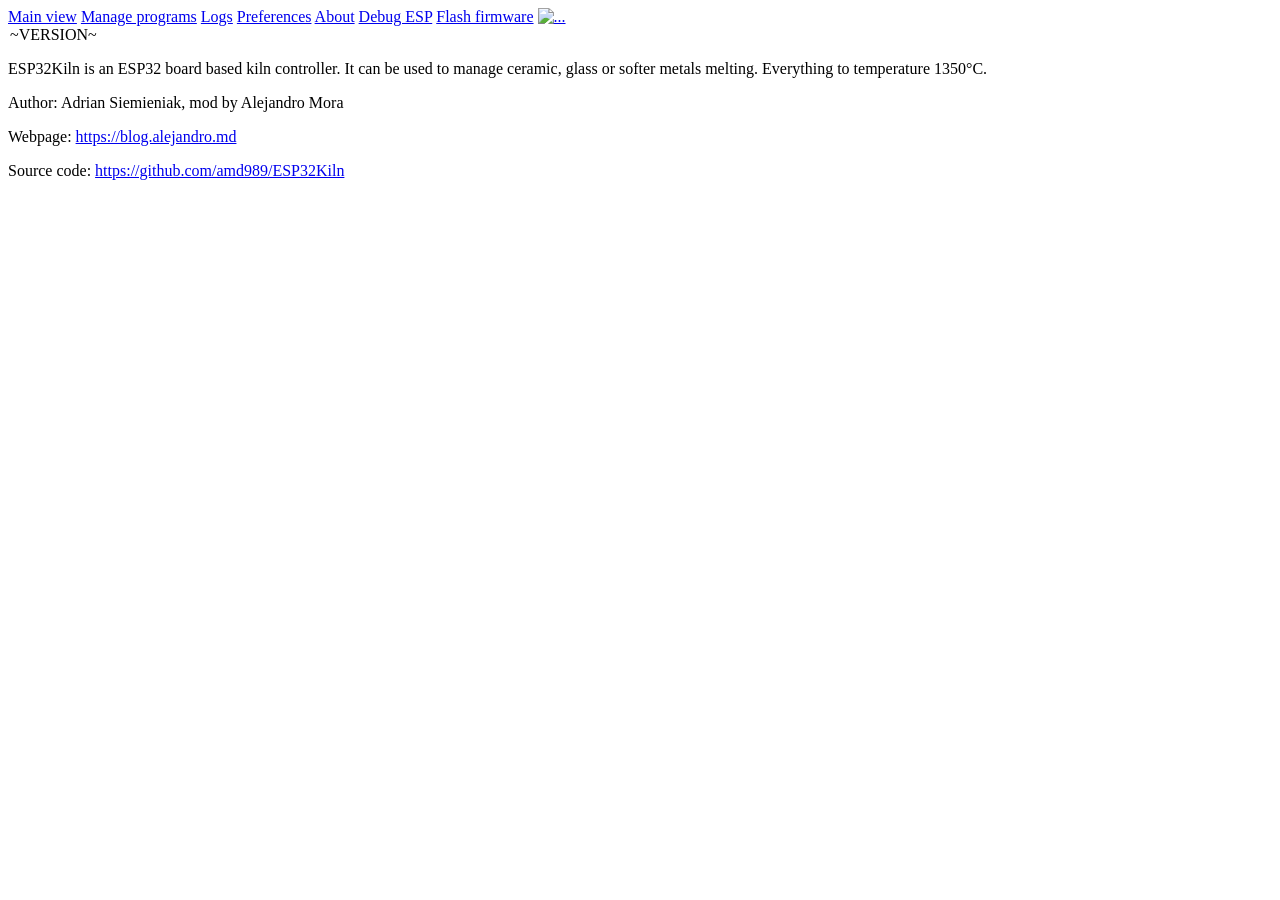
==== data/about.html @ 0f5b2752 "Modding to ESP32Kiln" ====
<!DOCTYPE html>
<html lang="en"> 
<head>
 <title>ESP32Kiln About</title>
 <link rel="stylesheet" href="css/main.css">
 <link rel="stylesheet" href="css/nav.css">
 <script type="text/javascript" src="js/nav.js"></script>
 <script type="text/javascript" src="js/programs.js"></script>
 <meta name="viewport" content="width=device-width, initial-scale=1">
 <meta http-equiv="Content-Type" content="text/html; charset=utf-8"/>
</head>
<body>

 <div class="topnav" id="myTopnav">
  <a href="/index.html">Main view</a>
  <a href="/programs/index.html">Manage programs</a>
  <a href="/logs/index.html">Logs</a>
  <a href="/preferences.html">Preferences</a>
  <a href="/about.html" class="active">About</a>
  <a href="/debug_board.html">Debug ESP</a>
  <a href="/flash_firmware.html">Flash firmware</a>
  <a href="javascript:void(0);" class="icon" onclick="switch_nav()">
    <img src="icons/menu.png" alt="...">
  </a>
 </div>

 <div class="container">
  <legend> ~VERSION~ </legend>
  <p> ESP32Kiln is an ESP32 board based kiln controller. It can be used to manage ceramic, glass or softer metals melting. Everything to temperature 1350&deg;C.</p>
  <p> Author: Adrian Siemieniak, mod by Alejandro Mora</p>
  <p> Webpage: <a href="https://blog.alejandro.md" target="_blank">https://blog.alejandro.md </a><p>
  <p> Source code: <a href="https://github.com/amd989/ESP32Kiln" target="_blank">https://github.com/amd989/ESP32Kiln</a></p>
 </div>


</body>
</html>
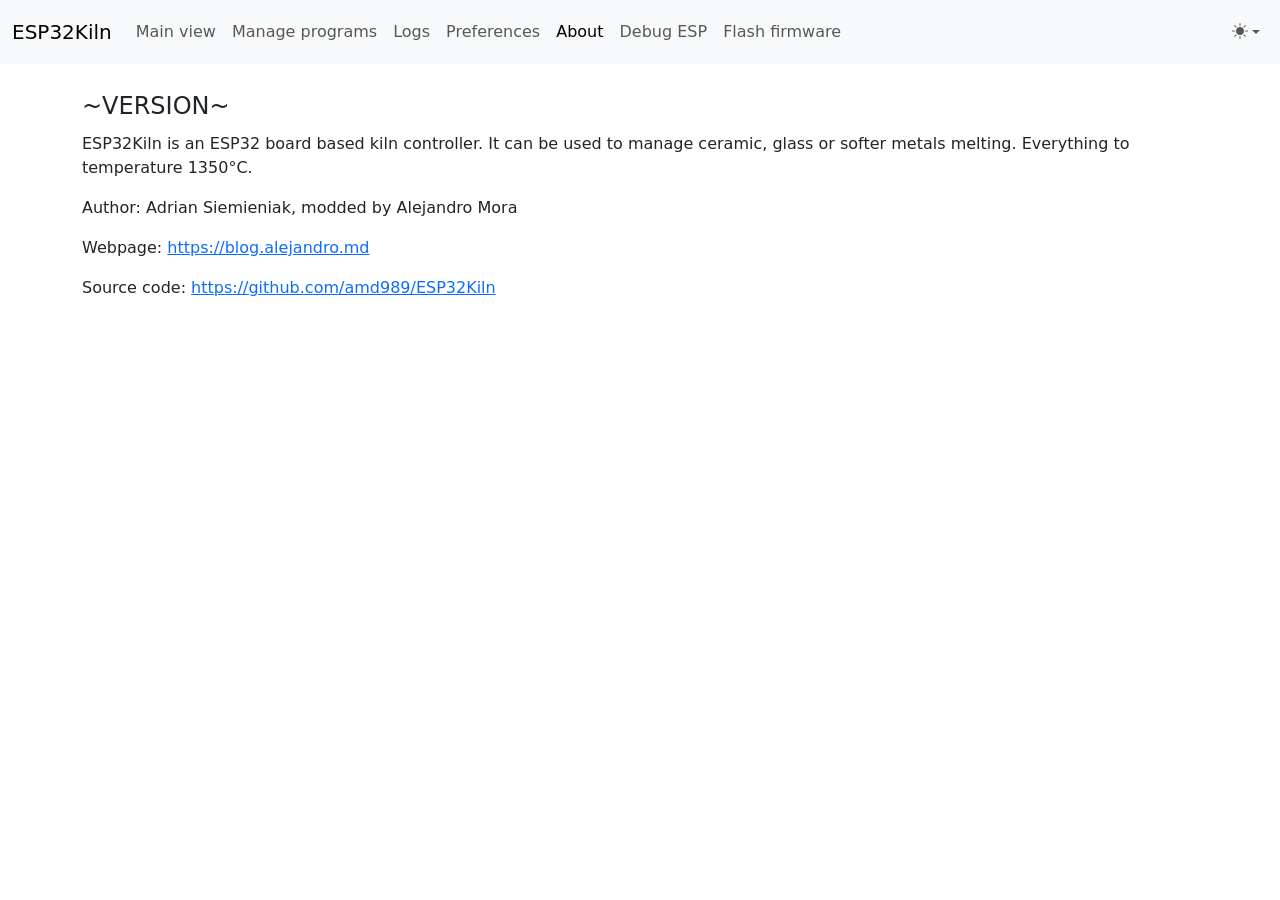
==== commit 91ca06f6: "Adding support for bootstrap 5" ====
--- a/data/about.html
+++ b/data/about.html
@@ -1,37 +1,106 @@
 <!DOCTYPE html>
-<html lang="en"> 
+<html lang="en">
+
 <head>
- <title>ESP32Kiln About</title>
- <link rel="stylesheet" href="css/main.css">
- <link rel="stylesheet" href="css/nav.css">
- <script type="text/javascript" src="js/nav.js"></script>
- <script type="text/javascript" src="js/programs.js"></script>
- <meta name="viewport" content="width=device-width, initial-scale=1">
- <meta http-equiv="Content-Type" content="text/html; charset=utf-8"/>
+  <title>ESP32Kiln About</title>
+  <script src="https://code.jquery.com/jquery-3.5.1.slim.min.js"></script>
+  <link rel="stylesheet" href="https://cdn.jsdelivr.net/npm/bootstrap-icons@1.11.3/font/bootstrap-icons.css" />
+  <script src="https://cdn.jsdelivr.net/npm/@popperjs/core@2.5.4/dist/umd/popper.min.js"></script>
+  <link href="https://cdn.jsdelivr.net/npm/bootstrap@5.3.3/dist/css/bootstrap.min.css" rel="stylesheet"
+    integrity="sha384-QWTKZyjpPEjISv5WaRU9OFeRpok6YctnYmDr5pNlyT2bRjXh0JMhjY6hW+ALEwIH" crossorigin="anonymous">
+  <script type="text/javascript" src="js/nav.js"></script>
+  <script type="text/javascript" src="js/programs.js"></script>
+  <meta name="viewport" content="width=device-width, initial-scale=1">
+  <meta http-equiv="Content-Type" content="text/html; charset=utf-8" />
 </head>
+
 <body>
 
- <div class="topnav" id="myTopnav">
-  <a href="/index.html">Main view</a>
-  <a href="/programs/index.html">Manage programs</a>
-  <a href="/logs/index.html">Logs</a>
-  <a href="/preferences.html">Preferences</a>
-  <a href="/about.html" class="active">About</a>
-  <a href="/debug_board.html">Debug ESP</a>
-  <a href="/flash_firmware.html">Flash firmware</a>
-  <a href="javascript:void(0);" class="icon" onclick="switch_nav()">
-    <img src="icons/menu.png" alt="...">
-  </a>
- </div>
-
- <div class="container">
-  <legend> ~VERSION~ </legend>
-  <p> ESP32Kiln is an ESP32 board based kiln controller. It can be used to manage ceramic, glass or softer metals melting. Everything to temperature 1350&deg;C.</p>
-  <p> Author: Adrian Siemieniak, mod by Alejandro Mora</p>
-  <p> Webpage: <a href="https://blog.alejandro.md" target="_blank">https://blog.alejandro.md </a><p>
-  <p> Source code: <a href="https://github.com/amd989/ESP32Kiln" target="_blank">https://github.com/amd989/ESP32Kiln</a></p>
- </div>
+  <nav class="navbar navbar-expand-lg bg-body-tertiary">
+    <div class="container-fluid">
+      <a class="navbar-brand" href="#">ESP32Kiln </a>
+      <button class="navbar-toggler" type="button" data-bs-toggle="collapse" data-bs-target="#navbarNav"
+        aria-controls="navbarNav" aria-expanded="false" aria-label="Toggle navigation">
+        <span class="navbar-toggler-icon"></span>
+      </button>
+      <div class="collapse navbar-collapse" id="navbarNav">
+        <ul class="navbar-nav">
+          <li class="nav-item">
+            <a class="nav-link" href="/index.html">Main view</a>
+          </li>
+          <li class="nav-item">
+            <a class="nav-link" href="/programs/index.html">Manage programs</a>
+          </li>
+          <li class="nav-item">
+            <a class="nav-link" href="/logs/index.html">Logs</a>
+          </li>
+          <li class="nav-item">
+            <a class="nav-link" href="/preferences.html">Preferences</a>
+          </li>
+          <li class="nav-item">
+            <a class="nav-link active" href="/about.html">About</a>
+          </li>
+          <li class="nav-item">
+            <a class="nav-link" href="/debug_board.html">Debug ESP</a>
+          </li>
+          <li class="nav-item">
+            <a class="nav-link" href="/flash_firmware.html">Flash firmware</a>
+          </li>
+        </ul>
+        <ul class="navbar-nav flex-row flex-wrap ms-md-auto">
+          <li class="nav-item dropdown">
+            <button class="btn btn-link nav-link py-2 px-0 px-lg-2 dropdown-toggle d-flex align-items-center"
+              id="bd-theme" type="button" aria-expanded="false" data-bs-toggle="dropdown" data-bs-display="static"
+              aria-label="Toggle theme (auto)">
+              <i class="bi my-1 theme-icon-active bi-circle-half"></i>
+              <span class="d-lg-none ms-2" id="bd-theme-text">Toggle theme</span>
+            </button>
+            <ul class="dropdown-menu dropdown-menu-end" aria-labelledby="bd-theme-text">
+              <li>
+                <button type="button" class="dropdown-item d-flex align-items-center" data-bs-theme-value="light"
+                  aria-pressed="false">
+                  <i class="bi me-2 opacity-50 bi-sun-fill"></i>
+                  Light
+                  <i class="bi ms-auto d-none bi-check2"></i>
+                </button>
+              </li>
+              <li>
+                <button type="button" class="dropdown-item d-flex align-items-center" data-bs-theme-value="dark"
+                  aria-pressed="false">
+                  <i class="bi me-2 opacity-50 bi-moon-stars-fill"></i>
+                  Dark
+                  <i class="bi ms-auto d-none bi-check2"></i>
+                </button>
+              </li>
+              <li>
+                <button type="button" class="dropdown-item d-flex align-items-center active" data-bs-theme-value="auto"
+                  aria-pressed="true">
+                  <i class="bi me-2 opacity-50 bi-circle-half"></i>
+                  Auto
+                  <i class="bi ms-auto d-none bi-check2"></i>
+                </button>
+              </li>
+            </ul>
+          </li>
+        </ul>
+      </div>
+    </div>
+  </nav>
 
 
+  <div class="container mt-4">
+    <legend> ~VERSION~ </legend>
+    <p> ESP32Kiln is an ESP32 board based kiln controller. It can be used to manage ceramic, glass or softer metals
+      melting. Everything to temperature 1350&deg;C.</p>
+    <p> Author: Adrian Siemieniak, modded by Alejandro Mora</p>
+    <p> Webpage: <a href="https://blog.alejandro.md" target="_blank">https://blog.alejandro.md </a></p>
+    <p> Source code: <a href="https://github.com/amd989/ESP32Kiln"
+        target="_blank">https://github.com/amd989/ESP32Kiln</a></p>
+  </div>
+
+  <script src="https://cdn.jsdelivr.net/npm/bootstrap@5.3.3/dist/js/bootstrap.bundle.min.js"
+    integrity="sha384-YvpcrYf0tY3lHB60NNkmXc5s9fDVZLESaAA55NDzOxhy9GkcIdslK1eN7N6jIeHz"
+    crossorigin="anonymous"></script>
 </body>
-</html>
+
+</html>
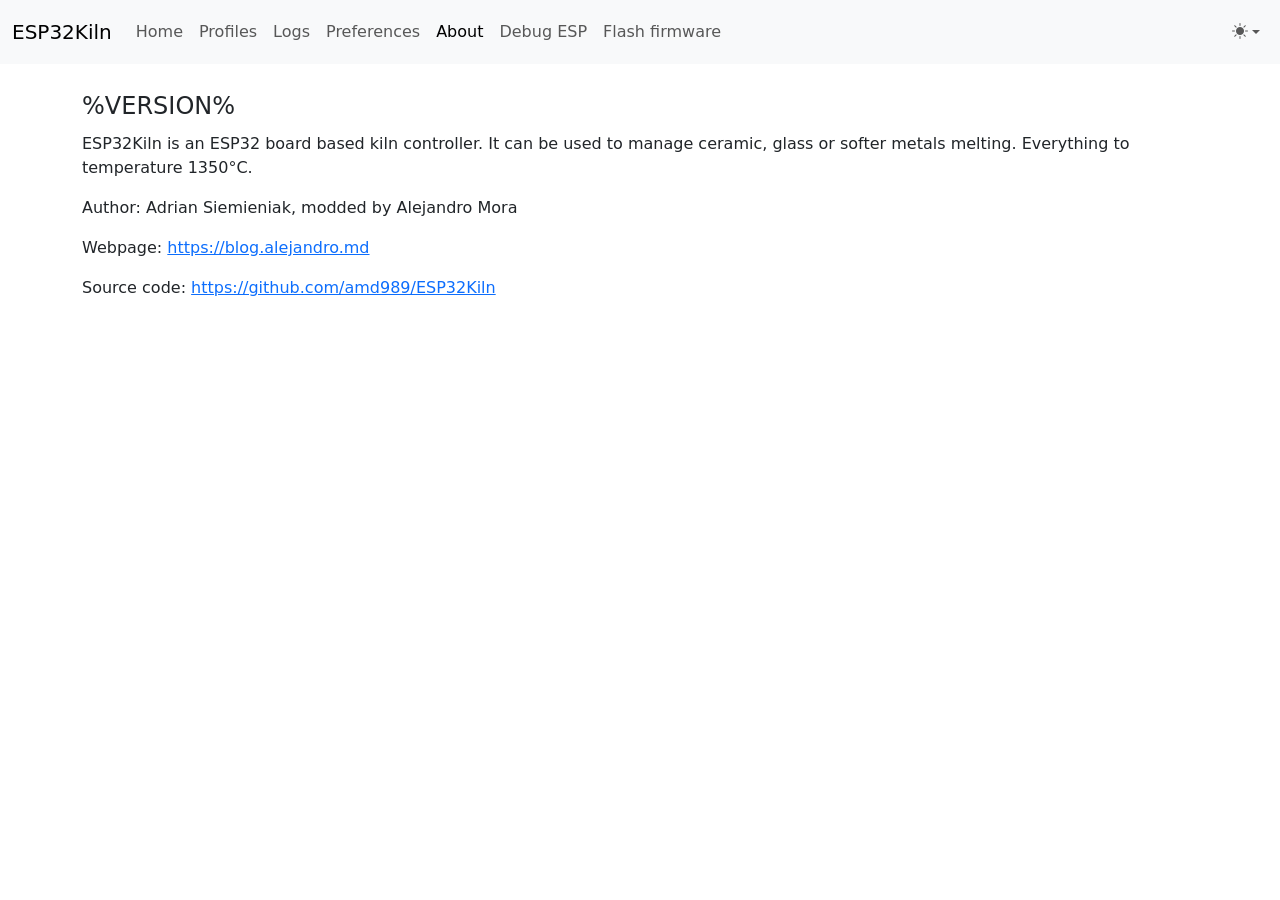
==== commit 1e6014eb: "Fix html templates" ====
--- a/data/about.html
+++ b/data/about.html
@@ -3,7 +3,7 @@
 
 <head>
   <title>ESP32Kiln About</title>
-  <script src="https://code.jquery.com/jquery-3.5.1.slim.min.js"></script>
+  <script type="text/javascript" src="/js/jquery-3.5.1.min.js"></script>
   <link rel="stylesheet" href="https://cdn.jsdelivr.net/npm/bootstrap-icons@1.11.3/font/bootstrap-icons.css" />
   <script src="https://cdn.jsdelivr.net/npm/@popperjs/core@2.5.4/dist/umd/popper.min.js"></script>
   <link href="https://cdn.jsdelivr.net/npm/bootstrap@5.3.3/dist/css/bootstrap.min.css" rel="stylesheet"
@@ -26,10 +26,10 @@
       <div class="collapse navbar-collapse" id="navbarNav">
         <ul class="navbar-nav">
           <li class="nav-item">
-            <a class="nav-link" href="/index.html">Main view</a>
+            <a class="nav-link" href="/index.html">Home</a>
           </li>
           <li class="nav-item">
-            <a class="nav-link" href="/programs/index.html">Manage programs</a>
+            <a class="nav-link" href="/programs/index.html">Profiles</a>
           </li>
           <li class="nav-item">
             <a class="nav-link" href="/logs/index.html">Logs</a>
@@ -89,7 +89,7 @@
 
 
   <div class="container mt-4">
-    <legend> ~VERSION~ </legend>
+    <legend> %VERSION% </legend>
     <p> ESP32Kiln is an ESP32 board based kiln controller. It can be used to manage ceramic, glass or softer metals
       melting. Everything to temperature 1350&deg;C.</p>
     <p> Author: Adrian Siemieniak, modded by Alejandro Mora</p>
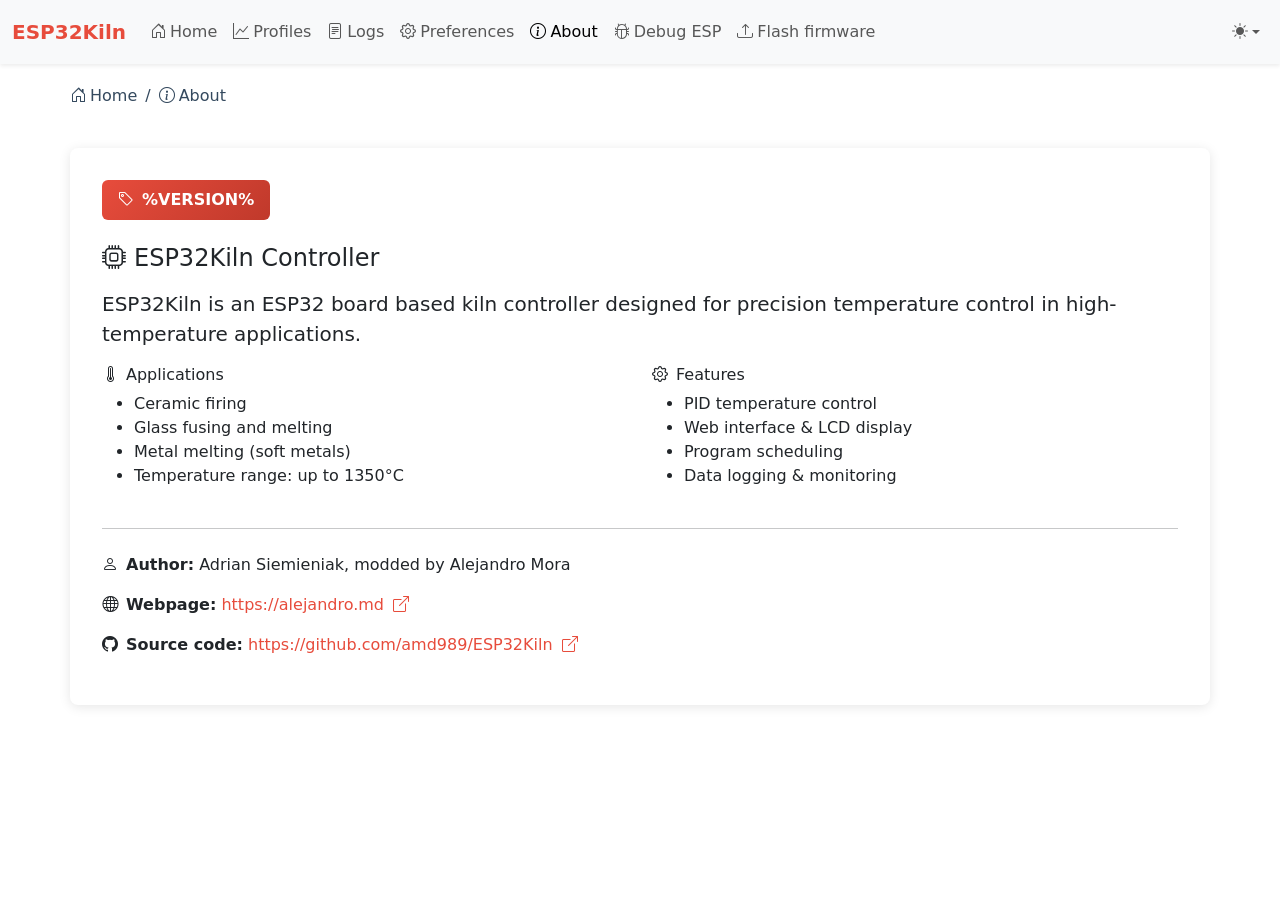
==== commit d97331cf: "feat: ✨ new theme" ====
--- a/data/about.html
+++ b/data/about.html
@@ -8,15 +8,17 @@
   <script src="https://cdn.jsdelivr.net/npm/@popperjs/core@2.5.4/dist/umd/popper.min.js"></script>
   <link href="https://cdn.jsdelivr.net/npm/bootstrap@5.3.3/dist/css/bootstrap.min.css" rel="stylesheet"
     integrity="sha384-QWTKZyjpPEjISv5WaRU9OFeRpok6YctnYmDr5pNlyT2bRjXh0JMhjY6hW+ALEwIH" crossorigin="anonymous">
+  <link href="css/esp32kiln-theme.css" rel="stylesheet">
   <script type="text/javascript" src="js/nav.js"></script>
   <script type="text/javascript" src="js/programs.js"></script>
   <meta name="viewport" content="width=device-width, initial-scale=1">
   <meta http-equiv="Content-Type" content="text/html; charset=utf-8" />
+  <link rel="icon" href="data:image/svg+xml,<svg xmlns=%22http://www.w3.org/2000/svg%22 viewBox=%220 0 100 100%22><text y=%22.9em%22 font-size=%2290%22>♨️</text></svg>">
 </head>
 
 <body>
 
-  <nav class="navbar navbar-expand-lg bg-body-tertiary">
+  <nav class="navbar navbar-expand-lg bg-body-tertiary shadow-sm">
     <div class="container-fluid">
       <a class="navbar-brand" href="#">ESP32Kiln </a>
       <button class="navbar-toggler" type="button" data-bs-toggle="collapse" data-bs-target="#navbarNav"
@@ -26,25 +28,25 @@
       <div class="collapse navbar-collapse" id="navbarNav">
         <ul class="navbar-nav">
           <li class="nav-item">
-            <a class="nav-link" href="/index.html">Home</a>
+            <a class="nav-link" href="/index.html"><i class="bi bi-house-door me-1"></i>Home</a>
           </li>
           <li class="nav-item">
-            <a class="nav-link" href="/programs/index.html">Profiles</a>
+            <a class="nav-link" href="/programs/index.html"><i class="bi bi-graph-up me-1"></i>Profiles</a>
           </li>
           <li class="nav-item">
-            <a class="nav-link" href="/logs/index.html">Logs</a>
+            <a class="nav-link" href="/logs/index.html"><i class="bi bi-file-text me-1"></i>Logs</a>
           </li>
           <li class="nav-item">
-            <a class="nav-link" href="/preferences.html">Preferences</a>
+            <a class="nav-link" href="/preferences.html"><i class="bi bi-gear me-1"></i>Preferences</a>
           </li>
           <li class="nav-item">
-            <a class="nav-link active" href="/about.html">About</a>
+            <a class="nav-link active" href="/about.html"><i class="bi bi-info-circle me-1"></i>About</a>
           </li>
           <li class="nav-item">
-            <a class="nav-link" href="/debug_board.html">Debug ESP</a>
+            <a class="nav-link" href="/debug_board.html"><i class="bi bi-bug me-1"></i>Debug ESP</a>
           </li>
           <li class="nav-item">
-            <a class="nav-link" href="/flash_firmware.html">Flash firmware</a>
+            <a class="nav-link" href="/flash_firmware.html"><i class="bi bi-upload me-1"></i>Flash firmware</a>
           </li>
         </ul>
         <ul class="navbar-nav flex-row flex-wrap ms-md-auto">
@@ -89,13 +91,50 @@
 
 
   <div class="container mt-4">
-    <legend> %VERSION% </legend>
-    <p> ESP32Kiln is an ESP32 board based kiln controller. It can be used to manage ceramic, glass or softer metals
-      melting. Everything to temperature 1350&deg;C.</p>
-    <p> Author: Adrian Siemieniak, modded by Alejandro Mora</p>
-    <p> Webpage: <a href="https://blog.alejandro.md" target="_blank">https://blog.alejandro.md </a></p>
-    <p> Source code: <a href="https://github.com/amd989/ESP32Kiln"
-        target="_blank">https://github.com/amd989/ESP32Kiln</a></p>
+    <nav aria-label="breadcrumb">
+      <ol class="breadcrumb">
+        <li class="breadcrumb-item"><a href="/index.html"><i class="bi bi-house-door me-1"></i>Home</a></li>
+        <li class="breadcrumb-item active" aria-current="page"><i class="bi bi-info-circle me-1"></i>About</li>
+      </ol>
+    </nav>
+    
+    <div class="about-content">
+      <div class="version-badge">
+        <i class="bi bi-tag me-2"></i>%VERSION%
+      </div>
+      
+      <h4 class="mb-3"><i class="bi bi-cpu me-2"></i>ESP32Kiln Controller</h4>
+      <p class="lead">ESP32Kiln is an ESP32 board based kiln controller designed for precision temperature control in high-temperature applications.</p>
+      
+      <div class="row">
+        <div class="col-md-6">
+          <h6><i class="bi bi-thermometer-high me-2"></i>Applications</h6>
+          <ul>
+            <li>Ceramic firing</li>
+            <li>Glass fusing and melting</li>
+            <li>Metal melting (soft metals)</li>
+            <li>Temperature range: up to 1350°C</li>
+          </ul>
+        </div>
+        <div class="col-md-6">
+          <h6><i class="bi bi-gear me-2"></i>Features</h6>
+          <ul>
+            <li>PID temperature control</li>
+            <li>Web interface & LCD display</li>
+            <li>Program scheduling</li>
+            <li>Data logging & monitoring</li>
+          </ul>
+        </div>
+      </div>
+      
+      <hr class="my-4">
+      
+      <div class="info-links">
+        <p><strong><i class="bi bi-person me-2"></i>Author:</strong> Adrian Siemieniak, modded by Alejandro Mora</p>
+        <p><strong><i class="bi bi-globe me-2"></i>Webpage:</strong> <a href="https://alejandro.md" target="_blank">https://alejandro.md <i class="bi bi-box-arrow-up-right ms-1"></i></a></p>
+        <p><strong><i class="bi bi-github me-2"></i>Source code:</strong> <a href="https://github.com/amd989/ESP32Kiln" target="_blank">https://github.com/amd989/ESP32Kiln <i class="bi bi-box-arrow-up-right ms-1"></i></a></p>
+      </div>
+    </div>
   </div>
 
   <script src="https://cdn.jsdelivr.net/npm/bootstrap@5.3.3/dist/js/bootstrap.bundle.min.js"
--- a/data/css/esp32kiln-theme.css
+++ b/data/css/esp32kiln-theme.css
@@ -0,0 +1,606 @@
+/* ESP32Kiln Modern Theme */
+:root {
+  --esp32-primary: #e74c3c;
+  --esp32-secondary: #34495e;
+  --esp32-success: #27ae60;
+  --esp32-warning: #f39c12;
+  --esp32-danger: #e74c3c;
+  --esp32-info: #3498db;
+  --esp32-light: #ecf0f1;
+  --esp32-dark: #2c3e50;
+}
+
+/* Navigation */
+.navbar-brand {
+  font-weight: 600;
+  color: var(--esp32-primary) !important;
+}
+
+.navbar {
+  margin-bottom: 0.75rem;
+}
+
+/* Breadcrumbs */
+.breadcrumb {
+  background-color: transparent;
+  padding: 0.5rem 0;
+  margin-bottom: 1rem;
+}
+
+.breadcrumb-item + .breadcrumb-item::before {
+  color: var(--esp32-secondary);
+}
+
+.breadcrumb-item a {
+  color: var(--esp32-secondary);
+  text-decoration: none;
+}
+
+.breadcrumb-item a:hover {
+  color: var(--esp32-primary);
+}
+
+.breadcrumb-item.active {
+  color: var(--esp32-secondary);
+  font-weight: 500;
+}
+
+/* Cards */
+.card {
+  border: none;
+  box-shadow: 0 2px 8px rgba(0,0,0,0.1);
+  transition: transform 0.2s ease-in-out;
+}
+
+.card:hover {
+  transform: translateY(-2px);
+}
+
+.card-header {
+  background: linear-gradient(135deg, var(--esp32-primary), #c0392b);
+  color: white;
+  border: none;
+}
+
+/* Industrial Dashboard Layout */
+
+/* Status Overview Bar */
+.status-bar {
+  background: linear-gradient(135deg, #f8f9fa, #e9ecef);
+  border-radius: 0.5rem;
+  padding: 1.5rem;
+  box-shadow: 0 2px 8px rgba(0,0,0,0.1);
+}
+
+.status-metric {
+  display: flex;
+  align-items: center;
+  background: white;
+  border-radius: 0.375rem;
+  padding: 1rem;
+  box-shadow: 0 1px 4px rgba(0,0,0,0.1);
+  height: 100%;
+}
+
+.metric-icon {
+  font-size: 2rem;
+  color: var(--esp32-primary);
+  margin-right: 1rem;
+  min-width: 3rem;
+  text-align: center;
+}
+
+.metric-content {
+  flex: 1;
+}
+
+.metric-label {
+  font-size: 0.75rem;
+  color: var(--esp32-secondary);
+  font-weight: 600;
+  text-transform: uppercase;
+  letter-spacing: 0.5px;
+  margin-bottom: 0.25rem;
+}
+
+.metric-value {
+  font-size: 1.5rem;
+  font-weight: 700;
+  color: var(--esp32-dark);
+  line-height: 1;\n  min-height: 1.5rem;
+}
+
+.metric-value.small {
+  font-size: 1.1rem;
+}
+
+/* Control Panels */
+.control-panel {
+  background: white;
+  border-radius: 0.5rem;
+  box-shadow: 0 2px 8px rgba(0,0,0,0.1);
+  overflow: hidden;
+}
+
+.panel-header {
+  background: linear-gradient(135deg, var(--esp32-secondary), #2c3e50);
+  color: white;
+  padding: 1rem 1.25rem;
+  border-bottom: 1px solid #dee2e6;
+}
+
+.panel-header h5,
+.panel-header h6 {
+  margin: 0;
+  font-weight: 600;
+}
+
+.panel-body {
+  padding: 1.25rem;
+}
+
+/* Chart Container */
+.chart-container {
+  padding: 1.5rem;
+  height: 550px;
+  position: relative;
+}
+
+.chart-container canvas {
+  max-height: 100%;\n  width: 100% !important;\n}\n\n#ProgramChart {\n  max-width: 100%;\n  max-height: 100%;
+}
+
+/* Readings Grid */
+.readings-grid {
+  display: grid;
+  grid-template-columns: 1fr;
+  gap: 1rem;
+}
+
+.reading-item {
+  display: flex;
+  align-items: center;
+  justify-content: space-between;
+  padding: 0.75rem;
+  background: #f8f9fa;
+  border-radius: 0.375rem;
+  border-left: 4px solid var(--esp32-primary);
+}
+
+.reading-label {
+  font-size: 0.875rem;
+  font-weight: 600;
+  color: var(--esp32-secondary);
+  margin: 0;
+  min-width: 5rem;
+}
+
+.reading-value {
+  display: flex;
+  align-items: center;
+  flex: 1;
+  margin-left: 1rem;
+}
+
+.reading-value .form-control {
+  border: none;
+  background: transparent;
+  padding: 0.25rem 0.5rem;
+  font-weight: 600;
+  text-align: right;
+  font-size: 0.875rem;
+}
+
+.reading-unit {
+  font-size: 0.75rem;
+  color: var(--esp32-secondary);
+  margin-left: 0.5rem;
+  font-weight: 500;
+}
+
+/* Button Styling */
+.control-panel .btn {
+  font-weight: 600;
+  padding: 0.75rem 1rem;
+  border-radius: 0.375rem;
+}
+
+.control-panel .btn-success {
+  background: linear-gradient(135deg, var(--esp32-success), #219a52);
+  border: none;
+}
+
+.control-panel .btn-warning {
+  background: linear-gradient(135deg, var(--esp32-warning), #e67e22);
+  border: none;
+}
+
+.control-panel .btn-danger {
+  background: linear-gradient(135deg, var(--esp32-danger), #c0392b);
+  border: none;
+}
+
+/* Responsive Design */
+@media (max-width: 1200px) {
+  .chart-container {
+    height: 400px;
+  }
+  
+  .metric-value {
+    font-size: 1.25rem;
+  }
+  
+  .metric-icon {
+    font-size: 1.5rem;
+    min-width: 2.5rem;
+  }
+}
+
+@media (max-width: 768px) {
+  .status-bar {
+    padding: 1rem;
+  }
+  
+  .status-metric {
+    padding: 0.75rem;
+  }
+  
+  .chart-container {
+    height: 250px;
+    padding: 1rem;
+  }
+  
+  .readings-grid {
+    gap: 0.75rem;
+  }
+  
+  .reading-item {
+    flex-direction: column;
+    align-items: flex-start;
+    gap: 0.5rem;
+  }
+  
+  .reading-value {
+    margin-left: 0;
+    width: 100%;
+  }
+}
+
+/* Buttons */
+.btn-primary {
+  background-color: var(--esp32-primary);
+  border-color: var(--esp32-primary);
+}
+
+.btn-primary:hover {
+  background-color: #c0392b;
+  border-color: #c0392b;
+}
+
+/* Form Controls */
+.input-group-text {
+  background-color: var(--esp32-light);
+  border-color: #dee2e6;
+}
+
+.form-control:focus {
+  border-color: var(--esp32-primary);
+  box-shadow: 0 0 0 0.2rem rgba(231, 76, 60, 0.25);
+}
+
+.form-select:focus {
+  border-color: var(--esp32-primary);
+  box-shadow: 0 0 0 0.2rem rgba(231, 76, 60, 0.25);
+}
+
+/* Charts */
+.PIDChart {
+  background: white;
+  border-radius: 0.375rem;
+  box-shadow: 0 2px 8px rgba(0,0,0,0.1);
+  padding: 1.5rem;
+  margin: 2rem auto;
+}
+
+/* Status Indicators */
+.status-indicator {
+  display: inline-block;
+  width: 12px;
+  height: 12px;
+  border-radius: 50%;
+  margin-right: 8px;
+}
+
+.status-active { 
+  background-color: var(--esp32-success); 
+}
+
+.status-warning { 
+  background-color: var(--esp32-warning); 
+}
+
+.status-inactive { 
+  background-color: #95a5a6; 
+}
+
+/* Fieldsets and Legends */
+fieldset {
+  border: 2px solid var(--esp32-light) !important;
+  border-radius: 0.5rem;
+  background: rgba(255,255,255,0.8);
+}
+
+legend {
+  color: var(--esp32-secondary);
+  font-weight: 600;
+  font-size: 1.1rem;
+}
+
+/* Page Headers */
+.page-header {
+  background: linear-gradient(135deg, var(--esp32-primary), #c0392b);
+  color: white;
+  padding: 1.5rem;
+  border-radius: 0.5rem;
+  margin-bottom: 2rem;
+  text-align: center;
+}
+
+/* Table Containers */
+.table-container {
+  background: white;
+  border-radius: 0.5rem;
+  box-shadow: 0 2px 12px rgba(0,0,0,0.1);
+  overflow: hidden;
+  margin-top: 2rem;
+}
+
+.table th {
+  background: linear-gradient(135deg, var(--esp32-secondary), #2c3e50);
+  color: white;
+  border: none;
+  font-weight: 600;
+}
+
+.table td {
+  border-color: #dee2e6;
+}
+
+.section-divider {
+  background: var(--esp32-light);
+  height: 3px;
+}
+
+/* Section Icons */
+.section-icon {
+  color: var(--esp32-primary);
+  margin-right: 0.5rem;
+}
+
+/* Form Sections */
+.form-section {
+  background: white;
+  border-radius: 0.5rem;
+  padding: 1.5rem;
+  margin-bottom: 1.5rem;
+  box-shadow: 0 2px 8px rgba(0,0,0,0.05);
+}
+
+/* About Page */
+.about-content {
+  background: white;
+  border-radius: 0.5rem;
+  padding: 2rem;
+  box-shadow: 0 2px 12px rgba(0,0,0,0.1);
+  margin-top: 2rem;
+}
+
+.version-badge {
+  background: linear-gradient(135deg, var(--esp32-primary), #c0392b);
+  color: white;
+  padding: 0.5rem 1rem;
+  border-radius: 0.375rem;
+  font-weight: 600;
+  display: inline-block;
+  margin-bottom: 1.5rem;
+}
+
+.info-links a {
+  color: var(--esp32-primary);
+  text-decoration: none;
+  font-weight: 500;
+}
+
+.info-links a:hover {
+  color: #c0392b;
+  text-decoration: underline;
+}
+
+/* Delete Confirmation */
+.delete-confirmation {
+  background: white;
+  border-radius: 0.5rem;
+  padding: 2rem;
+  box-shadow: 0 2px 12px rgba(0,0,0,0.1);
+  border: 2px solid #dc3545;
+}
+
+.warning-icon {
+  color: #dc3545;
+  font-size: 3rem;
+  margin-bottom: 1rem;
+}
+
+.program-name {
+  color: var(--esp32-primary);
+  font-weight: 600;
+  background: #f8f9fa;
+  padding: 0.25rem 0.5rem;
+  border-radius: 0.25rem;
+}
+
+/* Upload Sections */
+.upload-section {
+  background: white;
+  border-radius: 0.5rem;
+  padding: 2rem;
+  box-shadow: 0 2px 12px rgba(0,0,0,0.1);
+  border: 2px solid var(--esp32-warning);
+}
+
+.upload-section .warning-icon {
+  color: var(--esp32-warning);
+  font-size: 2.5rem;
+  margin-bottom: 1rem;
+}
+
+/* Override legacy main.css for Bootstrap compatibility */
+.container {
+  border: none !important;
+  background-color: transparent !important;
+  padding: 0 !important;
+  width: auto !important;
+  margin-top: 0 !important;
+}
+
+legend {
+  font-weight: 600 !important;
+  background-color: transparent !important;
+  color: var(--esp32-secondary) !important;
+  padding: 0 !important;
+  width: auto !important;
+  border-radius: 0 !important;
+}
+
+/* Dark Mode Support */
+[data-bs-theme="dark"] .status-metric {
+  background: var(--bs-gray-800) !important;
+  color: var(--bs-light);
+  border: 1px solid var(--bs-gray-700);
+}
+
+[data-bs-theme="dark"] .control-panel {
+  background: var(--bs-gray-800) !important;
+  border: 1px solid var(--bs-gray-700);
+}
+
+[data-bs-theme="dark"] .panel-body {
+  background: var(--bs-gray-900) !important;
+}
+
+[data-bs-theme="dark"] .about-content {
+  background: var(--bs-gray-800) !important;
+  color: var(--bs-light);
+  border: 1px solid var(--bs-gray-700);
+}
+
+[data-bs-theme="dark"] .form-section {
+  background: var(--bs-gray-800) !important;
+  color: var(--bs-light);
+  border: 1px solid var(--bs-gray-700);
+}
+
+[data-bs-theme="dark"] .table-container {
+  background: var(--bs-gray-800) !important;
+  border: 1px solid var(--bs-gray-700);
+}
+
+[data-bs-theme="dark"] .PIDChart {
+  background: var(--bs-gray-900) !important;
+  border: 1px solid var(--bs-gray-700);
+}
+
+[data-bs-theme="dark"] .chart-container {
+  background: var(--bs-gray-900) !important;
+}
+
+[data-bs-theme="dark"] .reading-item {
+  background: var(--bs-gray-700) !important;
+  color: var(--bs-light);
+  border-left-color: var(--esp32-primary);
+}
+
+[data-bs-theme="dark"] .delete-confirmation {
+  background: var(--bs-gray-800) !important;
+  color: var(--bs-light);
+  border: 2px solid #dc3545;
+}
+
+[data-bs-theme="dark"] .upload-section {
+  background: var(--bs-gray-800) !important;
+  color: var(--bs-light);
+  border: 2px solid var(--esp32-warning);
+}
+
+[data-bs-theme="dark"] fieldset {
+  background: rgba(52, 58, 64, 0.6) !important;
+  border-color: var(--bs-gray-600) !important;
+}
+
+[data-bs-theme="dark"] .status-bar {
+  background: linear-gradient(135deg, var(--bs-gray-700), var(--bs-gray-600)) !important;
+}
+
+/* Dark Mode Text Colors */
+[data-bs-theme="dark"] .breadcrumb-item a {
+  color: var(--bs-light) !important;
+}
+
+[data-bs-theme="dark"] .breadcrumb-item.active {
+  color: var(--bs-gray-300) !important;
+}
+
+[data-bs-theme="dark"] .breadcrumb-item + .breadcrumb-item::before {
+  color: var(--bs-gray-400) !important;
+}
+
+[data-bs-theme="dark"] .metric-label {
+  color: var(--bs-gray-300) !important;
+}
+
+[data-bs-theme="dark"] .metric-value {
+  color: var(--bs-light) !important;
+}
+
+[data-bs-theme="dark"] .reading-label {
+  color: var(--bs-gray-300) !important;
+}
+
+[data-bs-theme="dark"] .panel-header h5,
+[data-bs-theme="dark"] .panel-header h6 {
+  color: var(--bs-light) !important;
+}
+
+[data-bs-theme="dark"] fieldset legend {
+  color: var(--bs-light) !important;
+}
+
+[data-bs-theme="dark"] .form-label,
+[data-bs-theme="dark"] .col-form-label {
+  color: var(--bs-light) !important;
+}
+
+[data-bs-theme="dark"] .form-check-label {
+  color: var(--bs-light) !important;
+}
+
+[data-bs-theme="dark"] .reading-unit {
+  color: var(--bs-gray-400) !important;
+}
+
+/* Responsive Design Enhancements */
+@media (max-width: 768px) {
+  .page-header {
+    padding: 1rem;
+    font-size: 0.9rem;
+  }
+  
+  .card-header h4 {
+    font-size: 1.1rem;
+  }
+  
+  .PIDChart {
+    padding: 1rem;
+    margin: 1rem auto;
+  }
+}
